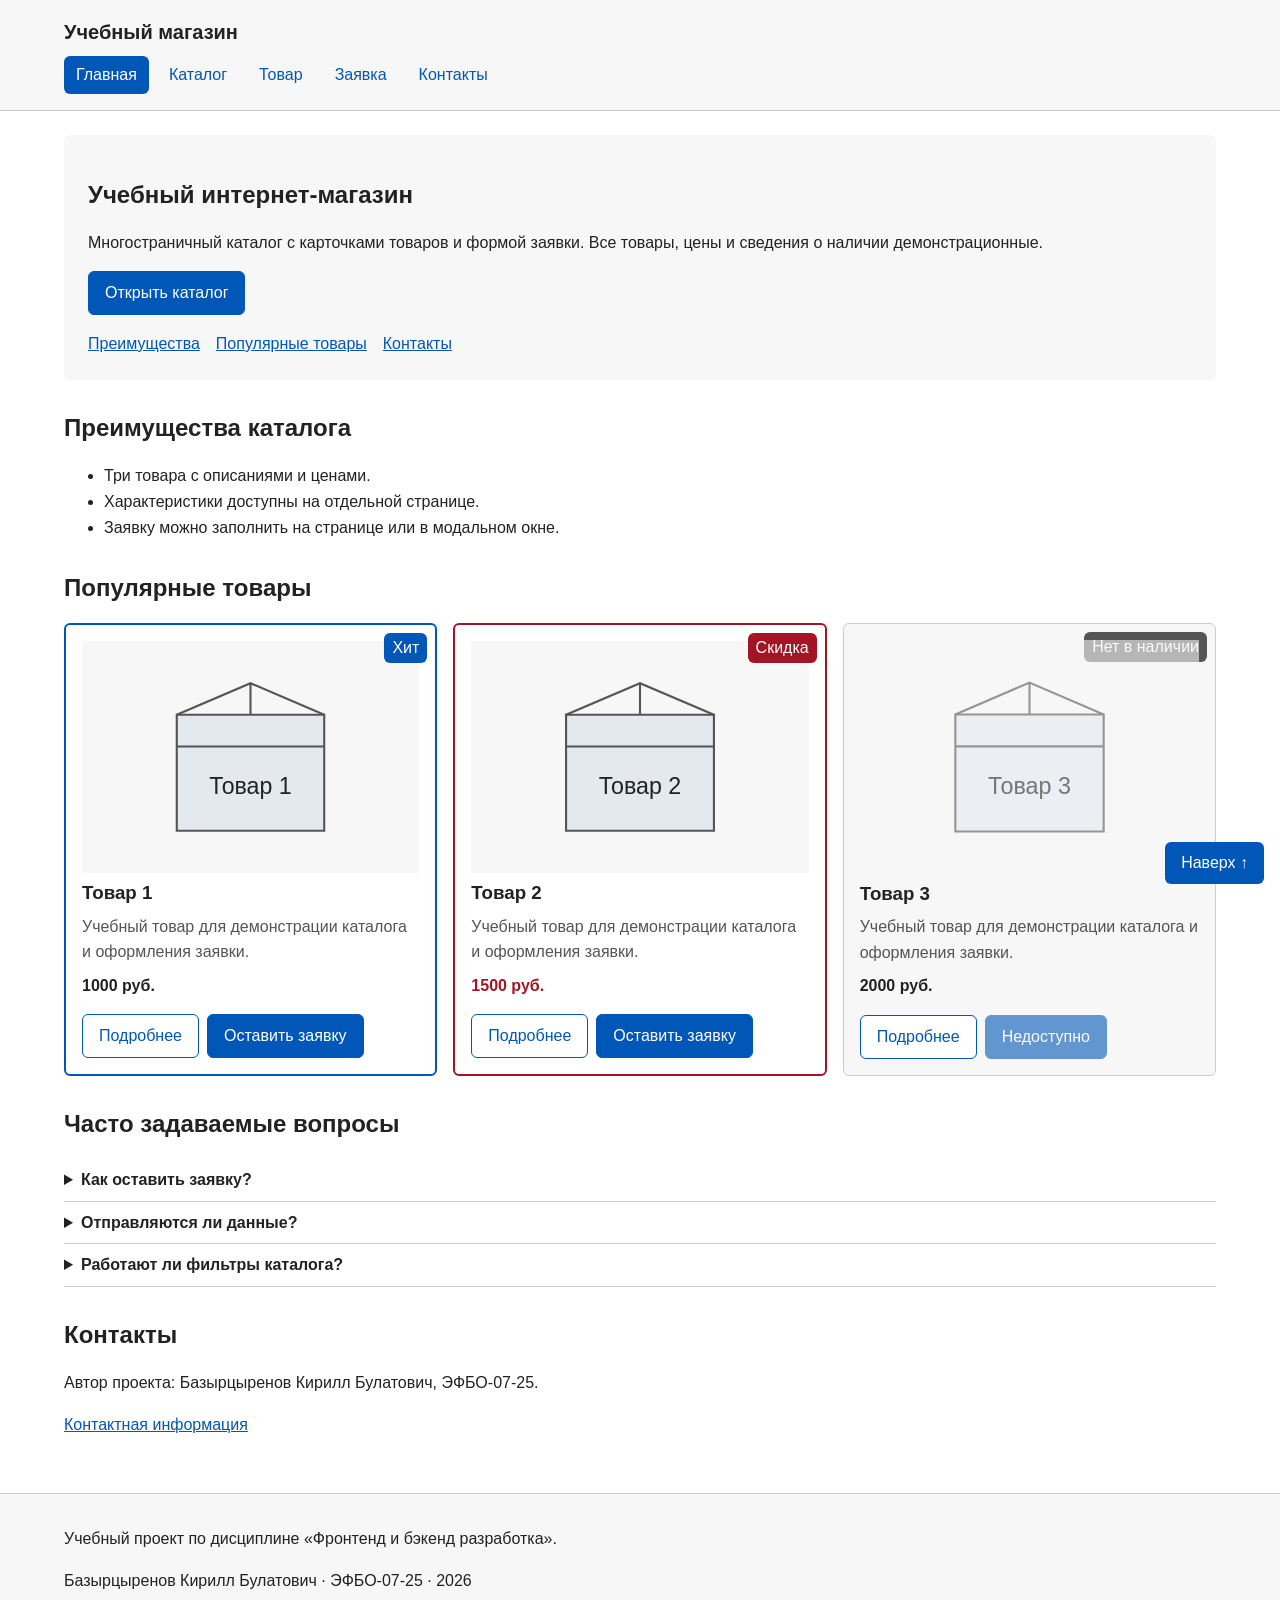
==== index.html @ b886da53 "feat: add multipage HTML CSS shop and four practice improvements" ====
<!DOCTYPE html>
<html lang="ru">
<head>
    <meta charset="UTF-8">
    <meta name="viewport" content="width=device-width, initial-scale=1.0">
    <meta name="description" content="Главная страница учебного магазина: преимущества и популярные товары.">
    <title>Главная – Учебный магазин</title>
    <link rel="stylesheet" href="css/style.css">
    <script src="js/main.js" defer></script>
</head>
<body id="top">
    <header class="site-header"><div class="site-header__inner">
        <a class="site-header__logo" href="index.html">Учебный магазин</a>
        <nav class="site-nav" aria-label="Основная навигация"><ul class="site-nav__list"><li class="site-nav__item"><a class="site-nav__link site-nav__link--active" href="index.html" aria-current="page">Главная</a></li><li class="site-nav__item"><a class="site-nav__link" href="catalog.html">Каталог</a></li><li class="site-nav__item"><a class="site-nav__link" href="product.html">Товар</a></li><li class="site-nav__item"><a class="site-nav__link" href="order.html">Заявка</a></li><li class="site-nav__item"><a class="site-nav__link" href="contacts.html">Контакты</a></li></ul></nav>
    </div></header>
    <main class="page"><section class="hero"><h1>Учебный интернет-магазин</h1><p>Многостраничный каталог с карточками товаров и формой заявки. Все товары, цены и сведения о наличии демонстрационные.</p><a class="button button--primary" href="catalog.html">Открыть каталог</a><nav class="hero__links" aria-label="Разделы главной страницы"><a href="#advantages">Преимущества</a><a href="#popular">Популярные товары</a><a href="#contacts">Контакты</a></nav></section>
    <section class="section" id="advantages"><h2>Преимущества каталога</h2><ul><li>Три товара с описаниями и ценами.</li><li>Характеристики доступны на отдельной странице.</li><li>Заявку можно заполнить на странице или в модальном окне.</li></ul></section>
    <section class="section" id="popular"><h2>Популярные товары</h2><div class="products-grid"><article class="product-card product-card--featured">
            <span class="product-card__badge">Хит</span>
            <img class="product-card__image" src="images/product-1.svg" alt="Учебная иллюстрация товара 1" width="320" height="220">
            <h3 class="product-card__title">Товар 1</h3>
            <p class="product-card__description">Учебный товар для демонстрации каталога и оформления заявки.</p>
            <p class="product-card__price">1000 руб.</p>
            <div class="product-card__actions"><a class="button button--secondary" href="product.html#product-1">Подробнее</a><button class="button button--primary" type="button" data-order="Товар 1">Оставить заявку</button></div>
        </article><article class="product-card product-card--discount">
            <span class="product-card__badge">Скидка</span>
            <img class="product-card__image" src="images/product-2.svg" alt="Учебная иллюстрация товара 2" width="320" height="220">
            <h3 class="product-card__title">Товар 2</h3>
            <p class="product-card__description">Учебный товар для демонстрации каталога и оформления заявки.</p>
            <p class="product-card__price">1500 руб.</p>
            <div class="product-card__actions"><a class="button button--secondary" href="product.html#product-2">Подробнее</a><button class="button button--primary" type="button" data-order="Товар 2">Оставить заявку</button></div>
        </article><article class="product-card product-card--unavailable">
            <span class="product-card__badge">Нет в наличии</span>
            <img class="product-card__image" src="images/product-3.svg" alt="Учебная иллюстрация товара 3" width="320" height="220">
            <h3 class="product-card__title">Товар 3</h3>
            <p class="product-card__description">Учебный товар для демонстрации каталога и оформления заявки.</p>
            <p class="product-card__price">2000 руб.</p>
            <div class="product-card__actions"><a class="button button--secondary" href="product.html#product-3">Подробнее</a><button class="button button--primary" type="button" disabled>Недоступно</button></div>
        </article></div></section>
    <section class="section faq" id="faq"><h2>Часто задаваемые вопросы</h2><details class="faq__item"><summary class="faq__question">Как оставить заявку?</summary><p>Откройте страницу «Заявка» или нажмите «Оставить заявку» у доступного товара. Заполните обязательные поля.</p></details><details class="faq__item"><summary class="faq__question">Отправляются ли данные?</summary><p>Нет. Проект демонстрирует форму и проверку полей браузером. Сервер и обработка заказов не подключены.</p></details><details class="faq__item"><summary class="faq__question">Работают ли фильтры каталога?</summary><p>Фильтры представлены статической HTML-разметкой. Отбор товаров будет задачей последующей работы по JavaScript.</p></details></section>
    <section class="section" id="contacts"><h2>Контакты</h2><p>Автор проекта: Базырцыренов Кирилл Булатович, ЭФБО-07-25.</p><a href="contacts.html">Контактная информация</a></section></main>
    <footer class="site-footer"><div class="site-footer__inner"><p>Учебный проект по дисциплине «Фронтенд и бэкенд разработка».</p><p>Базырцыренов Кирилл Булатович · ЭФБО-07-25 · 2026</p></div></footer>
    <a class="back-to-top" href="#top" aria-label="Вернуться наверх">Наверх ↑</a>
    <dialog class="order-dialog" id="order-dialog" aria-labelledby="dialog-title">
        <button class="button button--secondary order-dialog__close" type="button" id="close-dialog">Закрыть</button>
        <h2 id="dialog-title">Заявка на товар</h2><form class="order-form" data-order-form>
        <p id="dialog-hint">Поля со знаком * обязательны. Это учебная форма: данные не отправляются на сервер.</p>
        <div class="order-form__field"><label class="order-form__label" for="dialog-name">Имя *</label><input class="order-form__input" id="dialog-name" name="name" autocomplete="name" required minlength="2" aria-describedby="dialog-hint"></div>
        <div class="order-form__field"><label class="order-form__label" for="dialog-email">E-mail *</label><input class="order-form__input" id="dialog-email" name="email" type="email" autocomplete="email" required></div>
        <div class="order-form__field"><label class="order-form__label" for="dialog-phone">Телефон *</label><input class="order-form__input" id="dialog-phone" name="phone" type="tel" autocomplete="tel" required pattern="[0-9\s\+\(\)\-]{7,20}" aria-describedby="dialog-phone-hint"><small id="dialog-phone-hint">От 7 до 20 символов: цифры, пробелы, +, скобки и дефисы.</small></div>
        <div class="order-form__field"><label class="order-form__label" for="dialog-product">Выбранный товар *</label><select class="order-form__input" id="dialog-product" name="product" required><option value="">Выберите товар</option><option>Товар 1</option><option>Товар 2</option><option>Товар 3</option></select></div>
        <div class="order-form__field"><label class="order-form__label" for="dialog-comment">Комментарий</label><textarea class="order-form__input" id="dialog-comment" name="comment" rows="3"></textarea></div>
        <div class="order-form__field"><input id="dialog-consent" name="consent" type="checkbox" required><label for="dialog-consent">Согласен на обработку введённых данных *</label></div>
        <div class="order-form__actions"><button class="button button--primary" type="submit">Отправить заявку</button><button class="button button--secondary" type="reset">Очистить</button></div>
        <p class="order-form__message" role="status" hidden>Проверка пройдена. Демонстрационная заявка заполнена; данные не отправлены и не сохранены.</p>
    </form>
    </dialog>
</body>
</html>
---- css/style.css ----
:root {
    --color-bg: #fff;
    --color-text: #222;
    --color-muted: #555;
    --color-primary: #0057b8;
    --color-primary-dark: #003f86;
    --color-border: #ccc;
    --color-surface: #f7f7f7;
    --color-danger: #a31525;
    --space-sm: 8px;
    --space-md: 16px;
    --space-lg: 24px;
    --space-xl: 32px;
    --radius: 6px;
    --page-width: 1200px;
}
* { box-sizing: border-box; }
body { margin: 0; color: var(--color-text); background: var(--color-bg); font: 16px/1.6 Arial, sans-serif; }
a { color: var(--color-primary); }
a:hover { color: var(--color-primary-dark); }
a:focus-visible, button:focus-visible, input:focus-visible, select:focus-visible, textarea:focus-visible, summary:focus-visible { outline: 3px solid var(--color-primary); outline-offset: 3px; }
h1, h2, h3 { line-height: 1.3; }
img { display: block; max-width: 100%; height: auto; }
[id] { scroll-margin-top: 160px; }
.site-header { position: sticky; top: 0; z-index: 10; border-bottom: 1px solid var(--color-border); background: var(--color-surface); }
.site-header__inner, .site-footer__inner { max-width: var(--page-width); margin: auto; padding: var(--space-md) var(--space-lg); }
.site-header__logo { color: var(--color-text); font-size: 20px; font-weight: 700; text-decoration: none; }
.site-nav__list { display: flex; flex-wrap: wrap; gap: var(--space-sm); margin: var(--space-sm) 0 0; padding: 0; list-style: none; }
.site-nav__link { display: block; padding: 6px 12px; border-radius: var(--radius); text-decoration: none; }
.site-nav__link:hover, .site-nav__link--active { color: var(--color-bg); background: var(--color-primary); }
.page { max-width: var(--page-width); margin: auto; padding: var(--space-lg); min-height: 60vh; }
.section { margin-bottom: var(--space-xl); }
.hero { padding: var(--space-lg); margin-bottom: var(--space-xl); background: var(--color-surface); border-radius: var(--radius); }
.hero__links { display: flex; flex-wrap: wrap; gap: var(--space-md); margin-top: var(--space-md); }
.button { display: inline-block; padding: var(--space-sm) var(--space-md); border: 1px solid var(--color-primary); border-radius: var(--radius); font: inherit; text-decoration: none; cursor: pointer; }
.button--primary { color: var(--color-bg); background: var(--color-primary); }
.button--primary:hover { color: var(--color-bg); background: var(--color-primary-dark); }
.button--secondary { color: var(--color-primary); background: var(--color-bg); }
.button--secondary:hover { color: var(--color-primary-dark); background: var(--color-surface); }
.button:disabled { opacity: .6; cursor: not-allowed; }
.products-grid { display: grid; grid-template-columns: repeat(3, minmax(0, 1fr)); gap: var(--space-md); }
.product-card { position: relative; display: flex; flex-direction: column; gap: var(--space-sm); padding: var(--space-md); border: 1px solid var(--color-border); border-radius: var(--radius); }
.product-card:hover { border-color: var(--color-primary); }
.product-card--featured { border: 2px solid var(--color-primary); }
.product-card--discount { border: 2px solid var(--color-danger); }
.product-card--discount .product-card__price { color: var(--color-danger); }
.product-card--unavailable { background: var(--color-surface); }
.product-card--unavailable .product-card__image { opacity: .6; }
.product-card__badge { position: absolute; top: var(--space-sm); right: var(--space-sm); padding: 2px 8px; color: var(--color-bg); background: var(--color-primary); border-radius: var(--radius); }
.product-card--discount .product-card__badge { background: var(--color-danger); }
.product-card--unavailable .product-card__badge { background: var(--color-muted); }
.product-card__image { width: 100%; }
.product-card__title, .product-card__description, .product-card__price { margin: 0; }
.product-card__description { color: var(--color-muted); }
.product-card__price, .product-detail__price { font-weight: 700; }
.product-card__actions { display: flex; flex-wrap: wrap; gap: var(--space-sm); margin-top: auto; padding-top: var(--space-sm); }
.breadcrumbs { margin-bottom: var(--space-lg); }
.catalog-layout { display: grid; grid-template-columns: 230px minmax(0, 1fr); align-items: start; gap: var(--space-lg); }
.catalog-filters { position: sticky; top: 140px; padding: var(--space-md); border: 1px solid var(--color-border); border-radius: var(--radius); background: var(--color-surface); }
.catalog-filters h2 { margin-top: 0; }
.catalog-filters__note { font-size: 14px; color: var(--color-muted); }
.filters-form { display: grid; gap: var(--space-md); }
.filters-form__group { margin: 0; border: 1px solid var(--color-border); }
.filters-form__label { display: block; margin: var(--space-sm) 0; }
.filters-form__input { width: 100%; padding: 6px; font: inherit; }
.catalog-products h2 { margin-top: 0; }
.product-detail { display: grid; grid-template-columns: 280px minmax(0, 1fr); gap: var(--space-lg); padding-top: var(--space-lg); border-top: 1px solid var(--color-border); }
.product-detail__content { min-width: 0; }
.product-detail__content h2 { margin-top: 0; }
.product-table { width: 100%; margin-bottom: var(--space-md); border-collapse: collapse; }
.product-table caption { padding-bottom: var(--space-sm); text-align: left; font-weight: 700; }
.product-table th, .product-table td { padding: var(--space-sm); border: 1px solid var(--color-border); text-align: left; overflow-wrap: anywhere; }
.product-table thead { background: var(--color-surface); }
.order { max-width: 650px; }
.order-form__field { margin-bottom: var(--space-md); }
.order-form__label { display: block; margin-bottom: 4px; }
.order-form__input { width: 100%; padding: var(--space-sm); border: 1px solid var(--color-border); border-radius: var(--radius); font: inherit; }
.order-form__input:hover { border-color: var(--color-primary); }
.order-form__actions { display: flex; flex-wrap: wrap; gap: var(--space-sm); }
.order-form__message { padding: var(--space-sm); border-left: 3px solid var(--color-primary); background: var(--color-surface); }
.order-dialog { width: min(640px, calc(100% - 32px)); max-height: 85vh; overflow: auto; padding: var(--space-lg); border: 1px solid var(--color-border); border-radius: var(--radius); z-index: 20; }
.order-dialog::backdrop { background: rgb(0 0 0 / .5); }
.order-dialog__close { display: block; margin-left: auto; }
.faq__item { padding: var(--space-sm) 0; border-bottom: 1px solid var(--color-border); }
.faq__question { cursor: pointer; font-weight: 700; }
.site-footer { padding-bottom: 60px; background: var(--color-surface); border-top: 1px solid var(--color-border); }
.back-to-top { position: fixed; bottom: var(--space-md); right: var(--space-md); z-index: 15; padding: var(--space-sm) var(--space-md); color: var(--color-bg); background: var(--color-primary); border-radius: var(--radius); text-decoration: none; }
.back-to-top:hover { color: var(--color-bg); background: var(--color-primary-dark); }
@media (max-width: 950px) {
    .catalog-layout .products-grid { grid-template-columns: repeat(2, minmax(0, 1fr)); }
}
@media (max-width: 700px) {
    .site-header, .catalog-filters { position: static; }
    .products-grid, .catalog-layout, .catalog-layout .products-grid, .product-detail { grid-template-columns: 1fr; }
    .page { padding: var(--space-md); }
    .product-detail__image { margin: auto; }
    [id] { scroll-margin-top: var(--space-md); }
}
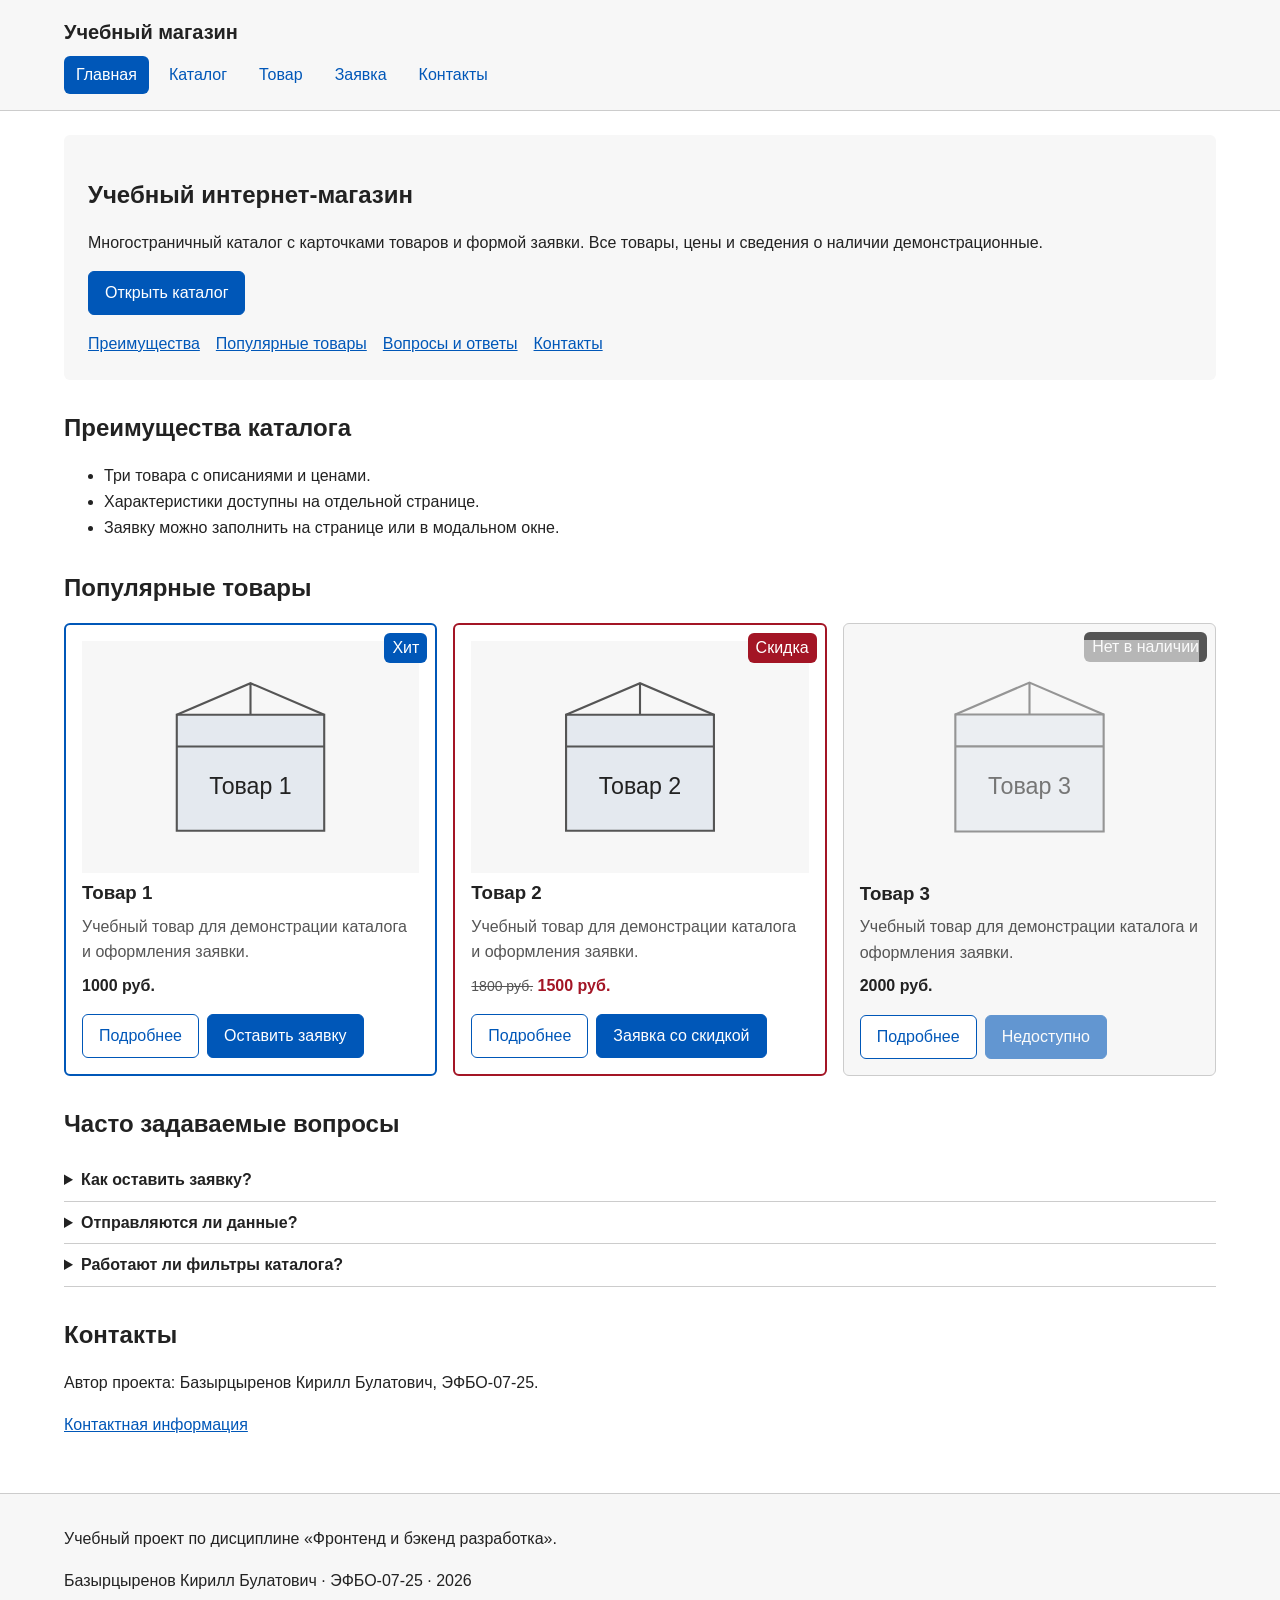
==== commit 24b2aec4: "fix: keep four current improvements and defer back-to-top" ====
--- a/index.html
+++ b/index.html
@@ -13,7 +13,7 @@
         <a class="site-header__logo" href="index.html">Учебный магазин</a>
         <nav class="site-nav" aria-label="Основная навигация"><ul class="site-nav__list"><li class="site-nav__item"><a class="site-nav__link site-nav__link--active" href="index.html" aria-current="page">Главная</a></li><li class="site-nav__item"><a class="site-nav__link" href="catalog.html">Каталог</a></li><li class="site-nav__item"><a class="site-nav__link" href="product.html">Товар</a></li><li class="site-nav__item"><a class="site-nav__link" href="order.html">Заявка</a></li><li class="site-nav__item"><a class="site-nav__link" href="contacts.html">Контакты</a></li></ul></nav>
     </div></header>
-    <main class="page"><section class="hero"><h1>Учебный интернет-магазин</h1><p>Многостраничный каталог с карточками товаров и формой заявки. Все товары, цены и сведения о наличии демонстрационные.</p><a class="button button--primary" href="catalog.html">Открыть каталог</a><nav class="hero__links" aria-label="Разделы главной страницы"><a href="#advantages">Преимущества</a><a href="#popular">Популярные товары</a><a href="#contacts">Контакты</a></nav></section>
+    <main class="page"><section class="hero"><h1>Учебный интернет-магазин</h1><p>Многостраничный каталог с карточками товаров и формой заявки. Все товары, цены и сведения о наличии демонстрационные.</p><a class="button button--primary" href="catalog.html">Открыть каталог</a><nav class="hero__links" aria-label="Разделы главной страницы"><a href="#advantages">Преимущества</a><a href="#popular">Популярные товары</a><a href="#faq">Вопросы и ответы</a><a href="#contacts">Контакты</a></nav></section>
     <section class="section" id="advantages"><h2>Преимущества каталога</h2><ul><li>Три товара с описаниями и ценами.</li><li>Характеристики доступны на отдельной странице.</li><li>Заявку можно заполнить на странице или в модальном окне.</li></ul></section>
     <section class="section" id="popular"><h2>Популярные товары</h2><div class="products-grid"><article class="product-card product-card--featured">
             <span class="product-card__badge">Хит</span>
@@ -27,8 +27,8 @@
             <img class="product-card__image" src="images/product-2.svg" alt="Учебная иллюстрация товара 2" width="320" height="220">
             <h3 class="product-card__title">Товар 2</h3>
             <p class="product-card__description">Учебный товар для демонстрации каталога и оформления заявки.</p>
-            <p class="product-card__price">1500 руб.</p>
-            <div class="product-card__actions"><a class="button button--secondary" href="product.html#product-2">Подробнее</a><button class="button button--primary" type="button" data-order="Товар 2">Оставить заявку</button></div>
+            <p class="product-card__price"><del class="product-card__old-price">1800 руб.</del> 1500 руб.</p>
+            <div class="product-card__actions"><a class="button button--secondary" href="product.html#product-2">Подробнее</a><button class="button button--primary" type="button" data-order="Товар 2">Заявка со скидкой</button></div>
         </article><article class="product-card product-card--unavailable">
             <span class="product-card__badge">Нет в наличии</span>
             <img class="product-card__image" src="images/product-3.svg" alt="Учебная иллюстрация товара 3" width="320" height="220">
@@ -40,7 +40,6 @@
     <section class="section faq" id="faq"><h2>Часто задаваемые вопросы</h2><details class="faq__item"><summary class="faq__question">Как оставить заявку?</summary><p>Откройте страницу «Заявка» или нажмите «Оставить заявку» у доступного товара. Заполните обязательные поля.</p></details><details class="faq__item"><summary class="faq__question">Отправляются ли данные?</summary><p>Нет. Проект демонстрирует форму и проверку полей браузером. Сервер и обработка заказов не подключены.</p></details><details class="faq__item"><summary class="faq__question">Работают ли фильтры каталога?</summary><p>Фильтры представлены статической HTML-разметкой. Отбор товаров будет задачей последующей работы по JavaScript.</p></details></section>
     <section class="section" id="contacts"><h2>Контакты</h2><p>Автор проекта: Базырцыренов Кирилл Булатович, ЭФБО-07-25.</p><a href="contacts.html">Контактная информация</a></section></main>
     <footer class="site-footer"><div class="site-footer__inner"><p>Учебный проект по дисциплине «Фронтенд и бэкенд разработка».</p><p>Базырцыренов Кирилл Булатович · ЭФБО-07-25 · 2026</p></div></footer>
-    <a class="back-to-top" href="#top" aria-label="Вернуться наверх">Наверх ↑</a>
     <dialog class="order-dialog" id="order-dialog" aria-labelledby="dialog-title">
         <button class="button button--secondary order-dialog__close" type="button" id="close-dialog">Закрыть</button>
         <h2 id="dialog-title">Заявка на товар</h2><form class="order-form" data-order-form>
@@ -48,7 +47,9 @@
         <div class="order-form__field"><label class="order-form__label" for="dialog-name">Имя *</label><input class="order-form__input" id="dialog-name" name="name" autocomplete="name" required minlength="2" aria-describedby="dialog-hint"></div>
         <div class="order-form__field"><label class="order-form__label" for="dialog-email">E-mail *</label><input class="order-form__input" id="dialog-email" name="email" type="email" autocomplete="email" required></div>
         <div class="order-form__field"><label class="order-form__label" for="dialog-phone">Телефон *</label><input class="order-form__input" id="dialog-phone" name="phone" type="tel" autocomplete="tel" required pattern="[0-9\s\+\(\)\-]{7,20}" aria-describedby="dialog-phone-hint"><small id="dialog-phone-hint">От 7 до 20 символов: цифры, пробелы, +, скобки и дефисы.</small></div>
-        <div class="order-form__field"><label class="order-form__label" for="dialog-product">Выбранный товар *</label><select class="order-form__input" id="dialog-product" name="product" required><option value="">Выберите товар</option><option>Товар 1</option><option>Товар 2</option><option>Товар 3</option></select></div>
+        <div class="order-form__field"><label class="order-form__label" for="dialog-product">Выбранный товар *</label><select class="order-form__input" id="dialog-product" name="product" required><option value="">Выберите товар</option><option>Товар 1</option><option>Товар 2</option><option disabled>Товар 3 — нет в наличии</option></select></div>
+        <div class="order-form__field"><label class="order-form__label" for="dialog-date">Желаемая дата</label><input class="order-form__input" id="dialog-date" name="date" type="date"></div>
+        <div class="order-form__field"><label class="order-form__label" for="dialog-subject">Тема заявки *</label><select class="order-form__input" id="dialog-subject" name="subject" required><option value="">Выберите тему</option><option value="order">Заявка на товар</option><option value="question">Вопрос о товаре</option></select></div>
         <div class="order-form__field"><label class="order-form__label" for="dialog-comment">Комментарий</label><textarea class="order-form__input" id="dialog-comment" name="comment" rows="3"></textarea></div>
         <div class="order-form__field"><input id="dialog-consent" name="consent" type="checkbox" required><label for="dialog-consent">Согласен на обработку введённых данных *</label></div>
         <div class="order-form__actions"><button class="button button--primary" type="submit">Отправить заявку</button><button class="button button--secondary" type="reset">Очистить</button></div>
--- a/css/style.css
+++ b/css/style.css
@@ -53,10 +53,12 @@
 .product-card__title, .product-card__description, .product-card__price { margin: 0; }
 .product-card__description { color: var(--color-muted); }
 .product-card__price, .product-detail__price { font-weight: 700; }
+.product-card__old-price { color: var(--color-muted); font-size: 14px; font-weight: 400; }
 .product-card__actions { display: flex; flex-wrap: wrap; gap: var(--space-sm); margin-top: auto; padding-top: var(--space-sm); }
 .breadcrumbs { margin-bottom: var(--space-lg); }
 .catalog-layout { display: grid; grid-template-columns: 230px minmax(0, 1fr); align-items: start; gap: var(--space-lg); }
-.catalog-filters { position: sticky; top: 140px; padding: var(--space-md); border: 1px solid var(--color-border); border-radius: var(--radius); background: var(--color-surface); }
+.catalog-products .products-grid { grid-template-columns: repeat(2, minmax(0, 1fr)); }
+.catalog-filters { position: sticky; top: 140px; max-height: calc(100dvh - 156px); overflow-y: auto; padding: var(--space-md); border: 1px solid var(--color-border); border-radius: var(--radius); background: var(--color-surface); }
 .catalog-filters h2 { margin-top: 0; }
 .catalog-filters__note { font-size: 14px; color: var(--color-muted); }
 .filters-form { display: grid; gap: var(--space-md); }
@@ -83,14 +85,13 @@
 .order-dialog__close { display: block; margin-left: auto; }
 .faq__item { padding: var(--space-sm) 0; border-bottom: 1px solid var(--color-border); }
 .faq__question { cursor: pointer; font-weight: 700; }
-.site-footer { padding-bottom: 60px; background: var(--color-surface); border-top: 1px solid var(--color-border); }
-.back-to-top { position: fixed; bottom: var(--space-md); right: var(--space-md); z-index: 15; padding: var(--space-sm) var(--space-md); color: var(--color-bg); background: var(--color-primary); border-radius: var(--radius); text-decoration: none; }
-.back-to-top:hover { color: var(--color-bg); background: var(--color-primary-dark); }
+.site-footer { background: var(--color-surface); border-top: 1px solid var(--color-border); }
 @media (max-width: 950px) {
     .catalog-layout .products-grid { grid-template-columns: repeat(2, minmax(0, 1fr)); }
 }
 @media (max-width: 700px) {
     .site-header, .catalog-filters { position: static; }
+    .catalog-filters { max-height: none; overflow-y: visible; }
     .products-grid, .catalog-layout, .catalog-layout .products-grid, .product-detail { grid-template-columns: 1fr; }
     .page { padding: var(--space-md); }
     .product-detail__image { margin: auto; }
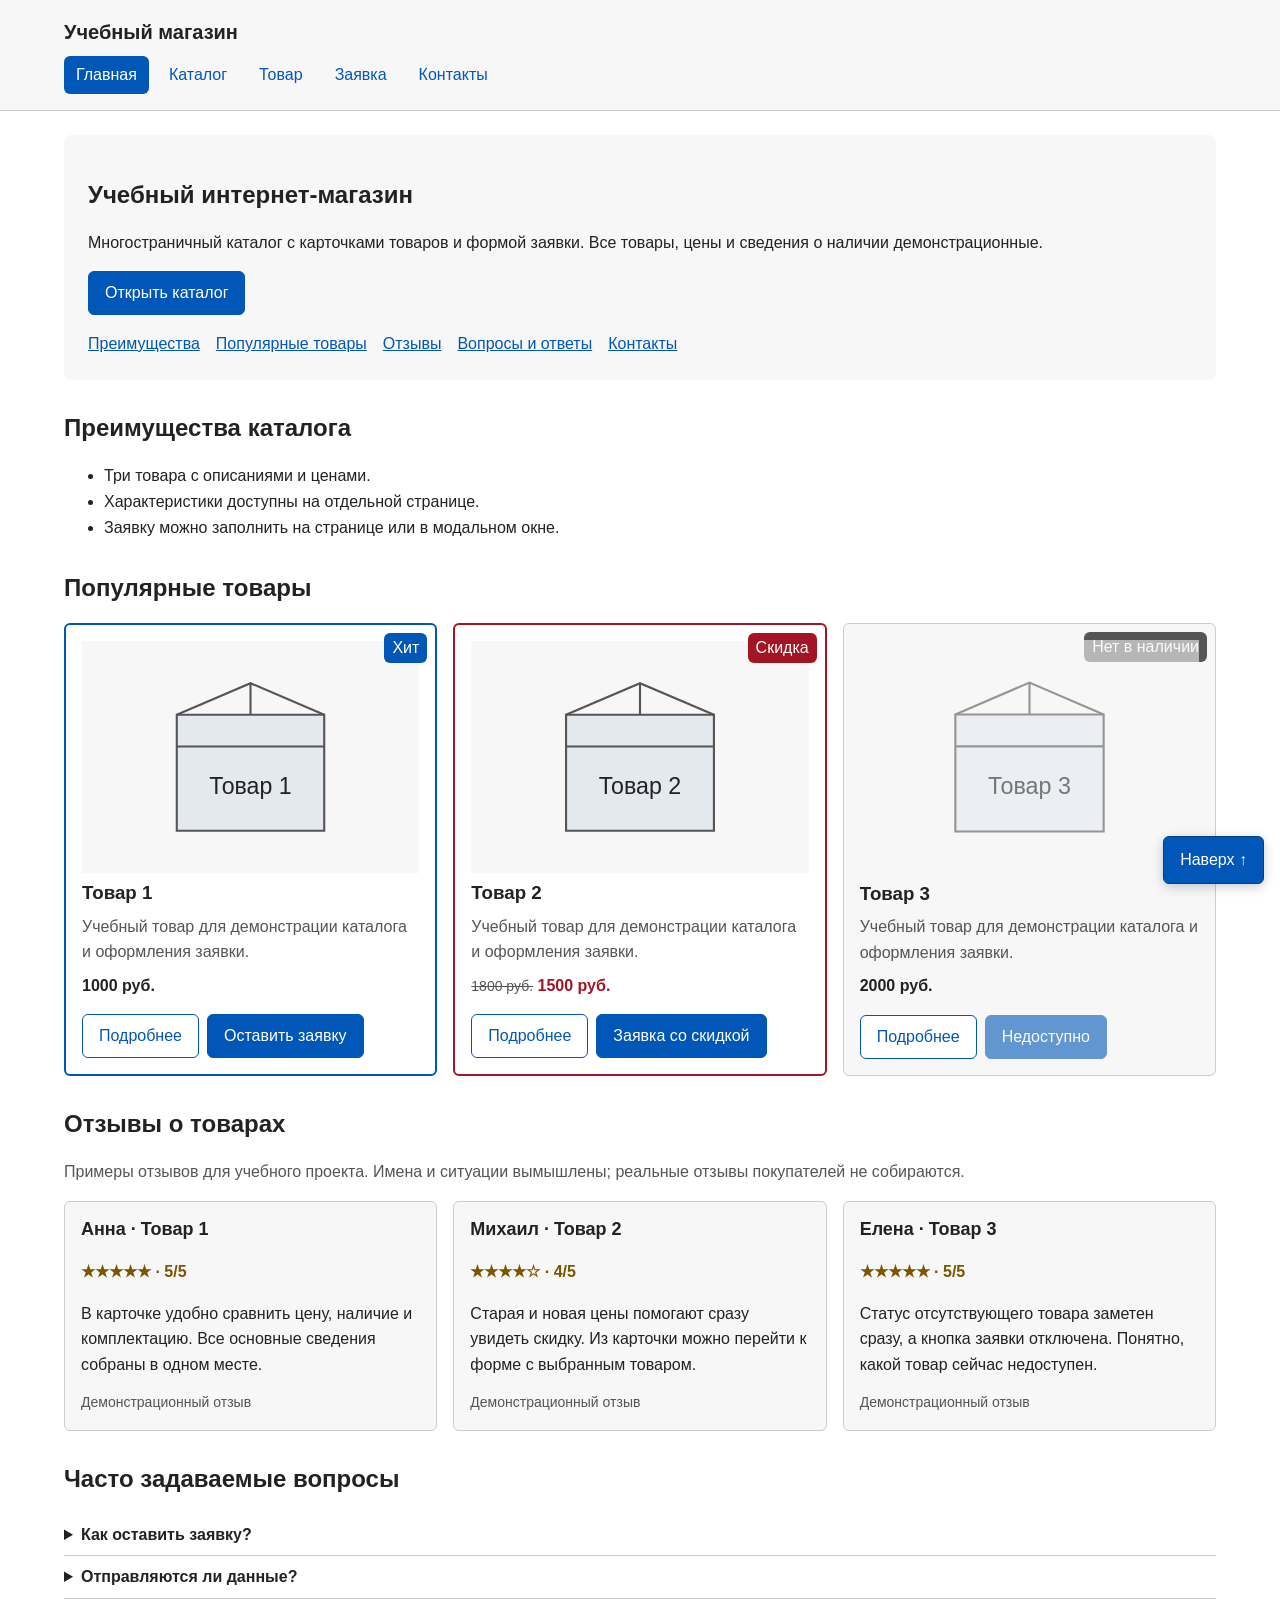
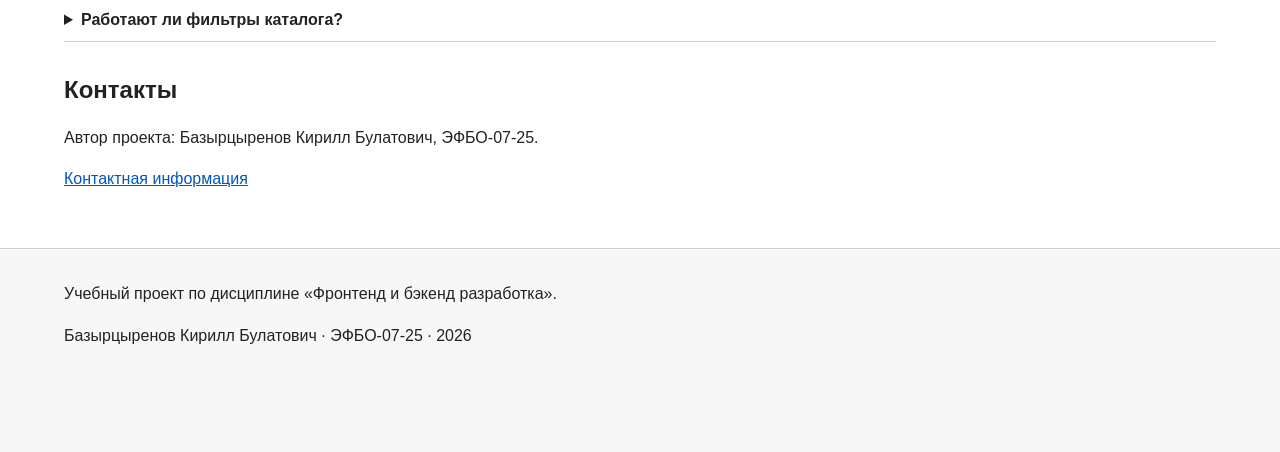
==== commit 42251833: "feat: add back-to-top, detailed products, reviews and enhanced order dialog" ====
--- a/index.html
+++ b/index.html
@@ -13,7 +13,7 @@
         <a class="site-header__logo" href="index.html">Учебный магазин</a>
         <nav class="site-nav" aria-label="Основная навигация"><ul class="site-nav__list"><li class="site-nav__item"><a class="site-nav__link site-nav__link--active" href="index.html" aria-current="page">Главная</a></li><li class="site-nav__item"><a class="site-nav__link" href="catalog.html">Каталог</a></li><li class="site-nav__item"><a class="site-nav__link" href="product.html">Товар</a></li><li class="site-nav__item"><a class="site-nav__link" href="order.html">Заявка</a></li><li class="site-nav__item"><a class="site-nav__link" href="contacts.html">Контакты</a></li></ul></nav>
     </div></header>
-    <main class="page"><section class="hero"><h1>Учебный интернет-магазин</h1><p>Многостраничный каталог с карточками товаров и формой заявки. Все товары, цены и сведения о наличии демонстрационные.</p><a class="button button--primary" href="catalog.html">Открыть каталог</a><nav class="hero__links" aria-label="Разделы главной страницы"><a href="#advantages">Преимущества</a><a href="#popular">Популярные товары</a><a href="#faq">Вопросы и ответы</a><a href="#contacts">Контакты</a></nav></section>
+    <main class="page"><section class="hero"><h1>Учебный интернет-магазин</h1><p>Многостраничный каталог с карточками товаров и формой заявки. Все товары, цены и сведения о наличии демонстрационные.</p><a class="button button--primary" href="catalog.html">Открыть каталог</a><nav class="hero__links" aria-label="Разделы главной страницы"><a href="#advantages">Преимущества</a><a href="#popular">Популярные товары</a><a href="#reviews">Отзывы</a><a href="#faq">Вопросы и ответы</a><a href="#contacts">Контакты</a></nav></section>
     <section class="section" id="advantages"><h2>Преимущества каталога</h2><ul><li>Три товара с описаниями и ценами.</li><li>Характеристики доступны на отдельной странице.</li><li>Заявку можно заполнить на странице или в модальном окне.</li></ul></section>
     <section class="section" id="popular"><h2>Популярные товары</h2><div class="products-grid"><article class="product-card product-card--featured">
             <span class="product-card__badge">Хит</span>
@@ -37,12 +37,23 @@
             <p class="product-card__price">2000 руб.</p>
             <div class="product-card__actions"><a class="button button--secondary" href="product.html#product-3">Подробнее</a><button class="button button--primary" type="button" disabled>Недоступно</button></div>
         </article></div></section>
+
+<section class="section reviews" id="reviews" aria-labelledby="reviews-title">
+<h2 id="reviews-title">Отзывы о товарах</h2>
+<p class="reviews__note">Примеры отзывов для учебного проекта. Имена и ситуации вымышлены; реальные отзывы покупателей не собираются.</p>
+<div class="reviews__grid">
+<article class="review"><h3 class="review__author">Анна · Товар 1</h3><p class="review__rating" aria-label="Оценка: 5 из 5">★★★★★ · 5/5</p><blockquote class="review__text">В карточке удобно сравнить цену, наличие и комплектацию. Все основные сведения собраны в одном месте.</blockquote><p class="review__label">Демонстрационный отзыв</p></article>
+<article class="review"><h3 class="review__author">Михаил · Товар 2</h3><p class="review__rating" aria-label="Оценка: 4 из 5">★★★★☆ · 4/5</p><blockquote class="review__text">Старая и новая цены помогают сразу увидеть скидку. Из карточки можно перейти к форме с выбранным товаром.</blockquote><p class="review__label">Демонстрационный отзыв</p></article>
+<article class="review"><h3 class="review__author">Елена · Товар 3</h3><p class="review__rating" aria-label="Оценка: 5 из 5">★★★★★ · 5/5</p><blockquote class="review__text">Статус отсутствующего товара заметен сразу, а кнопка заявки отключена. Понятно, какой товар сейчас недоступен.</blockquote><p class="review__label">Демонстрационный отзыв</p></article>
+</div></section>
     <section class="section faq" id="faq"><h2>Часто задаваемые вопросы</h2><details class="faq__item"><summary class="faq__question">Как оставить заявку?</summary><p>Откройте страницу «Заявка» или нажмите «Оставить заявку» у доступного товара. Заполните обязательные поля.</p></details><details class="faq__item"><summary class="faq__question">Отправляются ли данные?</summary><p>Нет. Проект демонстрирует форму и проверку полей браузером. Сервер и обработка заказов не подключены.</p></details><details class="faq__item"><summary class="faq__question">Работают ли фильтры каталога?</summary><p>Фильтры представлены статической HTML-разметкой. Отбор товаров будет задачей последующей работы по JavaScript.</p></details></section>
     <section class="section" id="contacts"><h2>Контакты</h2><p>Автор проекта: Базырцыренов Кирилл Булатович, ЭФБО-07-25.</p><a href="contacts.html">Контактная информация</a></section></main>
     <footer class="site-footer"><div class="site-footer__inner"><p>Учебный проект по дисциплине «Фронтенд и бэкенд разработка».</p><p>Базырцыренов Кирилл Булатович · ЭФБО-07-25 · 2026</p></div></footer>
-    <dialog class="order-dialog" id="order-dialog" aria-labelledby="dialog-title">
-        <button class="button button--secondary order-dialog__close" type="button" id="close-dialog">Закрыть</button>
-        <h2 id="dialog-title">Заявка на товар</h2><form class="order-form" data-order-form>
+    <a class="back-to-top" href="#top" aria-label="Вернуться к началу страницы">Наверх ↑</a>
+    <dialog class="order-dialog" id="order-dialog" aria-labelledby="dialog-title" aria-describedby="dialog-hint dialog-selection">
+        <div class="order-dialog__header"><h2 id="dialog-title">Заявка на товар</h2><button class="button button--secondary order-dialog__close" type="button" id="close-dialog" aria-label="Закрыть окно заявки">Закрыть ×</button></div>
+        <p class="order-dialog__selection" id="dialog-selection">Выберите товар в форме ниже.</p><form class="order-form" data-order-form>
+        <p class="order-form__error" id="dialog-error" role="alert" hidden>Проверьте выделенные поля: заполните обязательные данные в указанном формате.</p>
         <p id="dialog-hint">Поля со знаком * обязательны. Это учебная форма: данные не отправляются на сервер.</p>
         <div class="order-form__field"><label class="order-form__label" for="dialog-name">Имя *</label><input class="order-form__input" id="dialog-name" name="name" autocomplete="name" required minlength="2" aria-describedby="dialog-hint"></div>
         <div class="order-form__field"><label class="order-form__label" for="dialog-email">E-mail *</label><input class="order-form__input" id="dialog-email" name="email" type="email" autocomplete="email" required></div>
@@ -53,7 +64,7 @@
         <div class="order-form__field"><label class="order-form__label" for="dialog-comment">Комментарий</label><textarea class="order-form__input" id="dialog-comment" name="comment" rows="3"></textarea></div>
         <div class="order-form__field"><input id="dialog-consent" name="consent" type="checkbox" required><label for="dialog-consent">Согласен на обработку введённых данных *</label></div>
         <div class="order-form__actions"><button class="button button--primary" type="submit">Отправить заявку</button><button class="button button--secondary" type="reset">Очистить</button></div>
-        <p class="order-form__message" role="status" hidden>Проверка пройдена. Демонстрационная заявка заполнена; данные не отправлены и не сохранены.</p>
+        <p class="order-form__message" role="status" tabindex="-1" hidden>Проверка пройдена. Демонстрационная заявка заполнена; данные не отправлены и не сохранены.</p>
     </form>
     </dialog>
 </body>
--- a/css/style.css
+++ b/css/style.css
@@ -86,14 +86,55 @@
 .faq__item { padding: var(--space-sm) 0; border-bottom: 1px solid var(--color-border); }
 .faq__question { cursor: pointer; font-weight: 700; }
 .site-footer { background: var(--color-surface); border-top: 1px solid var(--color-border); }
+.site-footer__inner { padding-bottom: 88px; }
+.back-to-top { position: fixed; right: var(--space-md); bottom: max(var(--space-md), env(safe-area-inset-bottom)); z-index: 15; padding: 10px 16px; border: 1px solid var(--color-primary-dark); border-radius: var(--radius); color: white; background: var(--color-primary); text-decoration: none; box-shadow: 0 3px 12px rgb(0 0 0 / .2); }
+.back-to-top:hover { color: white; background: var(--color-primary-dark); }
+.product-links { display: flex; flex-wrap: wrap; gap: var(--space-md); margin-bottom: var(--space-lg); }
+.product-detail__sku { color: var(--color-muted); font-size: 14px; }
+.product-detail__availability { padding: var(--space-sm); border-radius: var(--radius); font-weight: 700; }
+.product-detail__availability--available { color: #155b2c; background: #edf8f0; }
+.product-detail__availability--unavailable { color: var(--color-danger); background: #fff0f1; }
+.product-detail__section h3 { margin-bottom: var(--space-sm); }
+.reviews__grid { display: grid; grid-template-columns: repeat(3, minmax(0, 1fr)); gap: var(--space-md); }
+.reviews__note, .review__label { color: var(--color-muted); }
+.review { padding: var(--space-md); border: 1px solid var(--color-border); border-radius: var(--radius); background: var(--color-surface); }
+.review__author { margin-top: 0; font-size: 18px; }
+.review__rating { color: #795600; font-weight: 700; }
+.review__text { margin: 0; }
+.review__label { font-size: 14px; margin-bottom: 0; }
+.dialog-open { overflow: hidden; }
+.order-dialog { max-height: 90vh; max-height: 90dvh; padding-top: 0; }
+.order-dialog__header { position: sticky; top: 0; z-index: 1; display: flex; align-items: center; gap: var(--space-md); padding: var(--space-md) 0; border-bottom: 1px solid var(--color-border); background: var(--color-bg); }
+.order-dialog__header h2 { margin: 0; font-size: 22px; }
+.order-dialog__close { flex-shrink: 0; }
+.order-dialog__selection { padding: var(--space-sm); border-radius: var(--radius); background: var(--color-surface); font-weight: 700; }
+.order-form__input[aria-invalid="true"] { border: 2px solid var(--color-danger); }
+.order-form__error { color: var(--color-danger); font-weight: 700; }
+@media (prefers-reduced-motion: no-preference) { html { scroll-behavior: smooth; } }
 @media (max-width: 950px) {
     .catalog-layout .products-grid { grid-template-columns: repeat(2, minmax(0, 1fr)); }
 }
 @media (max-width: 700px) {
-    .site-header, .catalog-filters { position: static; }
-    .catalog-filters { max-height: none; overflow-y: visible; }
+    .site-header { position: static; }
+    /* A block container lets the filter stick throughout the entire catalog. */
+    .catalog-layout { display: block; }
+    .catalog-filters {
+        position: sticky;
+        top: var(--space-sm);
+        z-index: 9;
+        max-height: 40vh;
+        max-height: 40dvh;
+        overflow-y: auto;
+        margin-bottom: var(--space-lg);
+        box-shadow: 0 4px 12px rgb(0 0 0 / .12);
+    }
     .products-grid, .catalog-layout, .catalog-layout .products-grid, .product-detail { grid-template-columns: 1fr; }
     .page { padding: var(--space-md); }
+    .reviews__grid { grid-template-columns: 1fr; }
+    .order-dialog { padding-right: var(--space-md); padding-left: var(--space-md); }
+    .order-dialog__header { gap: var(--space-sm); }
+    .order-dialog__header h2 { font-size: 20px; }
+    .order-dialog__close { padding: 6px 10px; }
     .product-detail__image { margin: auto; }
     [id] { scroll-margin-top: var(--space-md); }
 }
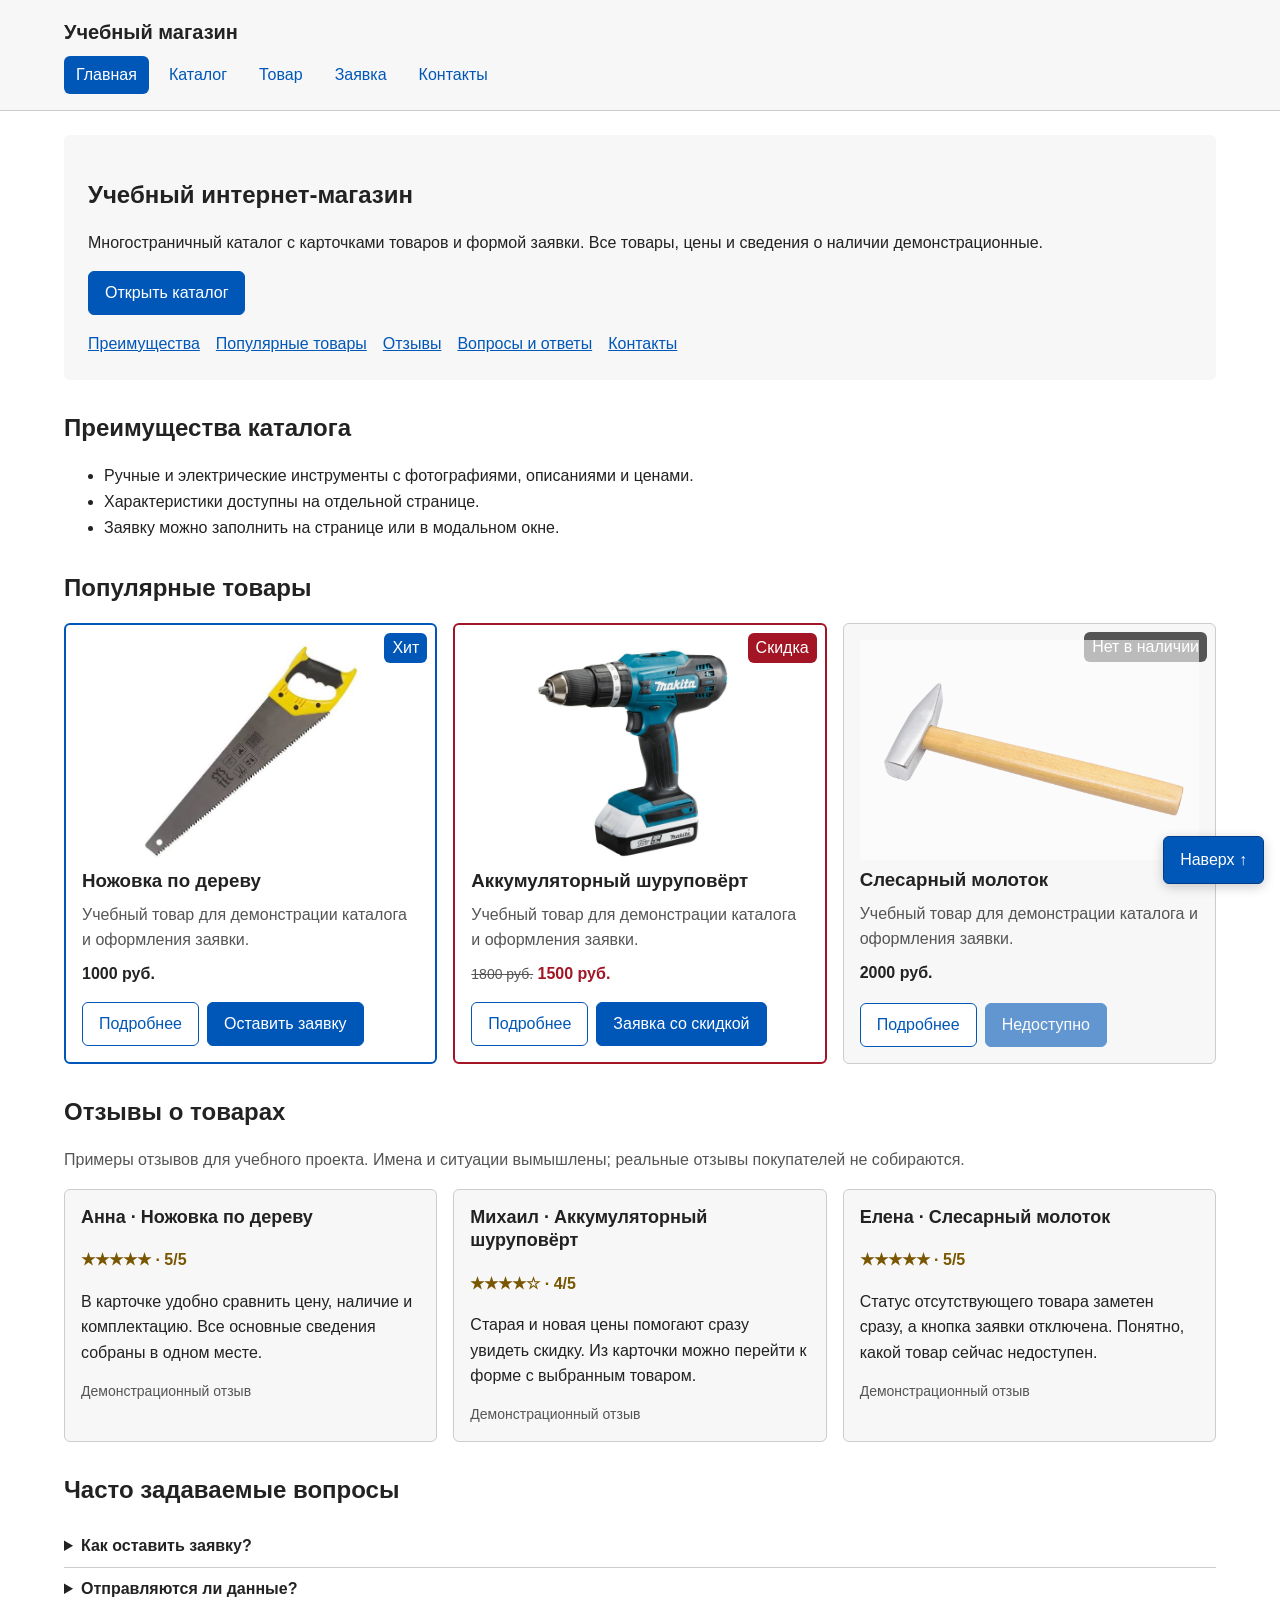
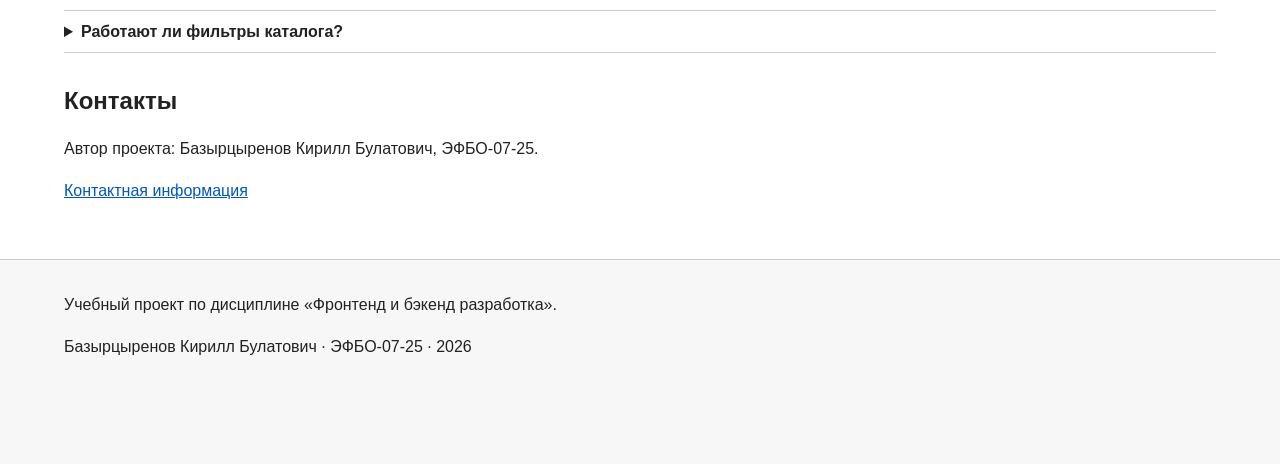
==== commit 0dd22cdf: "feat: add tool photos and descriptive product names" ====
--- a/index.html
+++ b/index.html
@@ -14,25 +14,25 @@
         <nav class="site-nav" aria-label="Основная навигация"><ul class="site-nav__list"><li class="site-nav__item"><a class="site-nav__link site-nav__link--active" href="index.html" aria-current="page">Главная</a></li><li class="site-nav__item"><a class="site-nav__link" href="catalog.html">Каталог</a></li><li class="site-nav__item"><a class="site-nav__link" href="product.html">Товар</a></li><li class="site-nav__item"><a class="site-nav__link" href="order.html">Заявка</a></li><li class="site-nav__item"><a class="site-nav__link" href="contacts.html">Контакты</a></li></ul></nav>
     </div></header>
     <main class="page"><section class="hero"><h1>Учебный интернет-магазин</h1><p>Многостраничный каталог с карточками товаров и формой заявки. Все товары, цены и сведения о наличии демонстрационные.</p><a class="button button--primary" href="catalog.html">Открыть каталог</a><nav class="hero__links" aria-label="Разделы главной страницы"><a href="#advantages">Преимущества</a><a href="#popular">Популярные товары</a><a href="#reviews">Отзывы</a><a href="#faq">Вопросы и ответы</a><a href="#contacts">Контакты</a></nav></section>
-    <section class="section" id="advantages"><h2>Преимущества каталога</h2><ul><li>Три товара с описаниями и ценами.</li><li>Характеристики доступны на отдельной странице.</li><li>Заявку можно заполнить на странице или в модальном окне.</li></ul></section>
+    <section class="section" id="advantages"><h2>Преимущества каталога</h2><ul><li>Ручные и электрические инструменты с фотографиями, описаниями и ценами.</li><li>Характеристики доступны на отдельной странице.</li><li>Заявку можно заполнить на странице или в модальном окне.</li></ul></section>
     <section class="section" id="popular"><h2>Популярные товары</h2><div class="products-grid"><article class="product-card product-card--featured">
             <span class="product-card__badge">Хит</span>
-            <img class="product-card__image" src="images/product-1.svg" alt="Учебная иллюстрация товара 1" width="320" height="220">
-            <h3 class="product-card__title">Товар 1</h3>
+            <img class="product-card__image" src="images/handsaw.png" alt="Ножовка по дереву" width="320" height="220">
+            <h3 class="product-card__title">Ножовка по дереву</h3>
             <p class="product-card__description">Учебный товар для демонстрации каталога и оформления заявки.</p>
             <p class="product-card__price">1000 руб.</p>
-            <div class="product-card__actions"><a class="button button--secondary" href="product.html#product-1">Подробнее</a><button class="button button--primary" type="button" data-order="Товар 1">Оставить заявку</button></div>
+            <div class="product-card__actions"><a class="button button--secondary" href="product.html#product-1">Подробнее</a><button class="button button--primary" type="button" data-order="Ножовка по дереву">Оставить заявку</button></div>
         </article><article class="product-card product-card--discount">
             <span class="product-card__badge">Скидка</span>
-            <img class="product-card__image" src="images/product-2.svg" alt="Учебная иллюстрация товара 2" width="320" height="220">
-            <h3 class="product-card__title">Товар 2</h3>
+            <img class="product-card__image" src="images/drill.png" alt="Аккумуляторный шуруповёрт" width="320" height="220">
+            <h3 class="product-card__title">Аккумуляторный шуруповёрт</h3>
             <p class="product-card__description">Учебный товар для демонстрации каталога и оформления заявки.</p>
             <p class="product-card__price"><del class="product-card__old-price">1800 руб.</del> 1500 руб.</p>
-            <div class="product-card__actions"><a class="button button--secondary" href="product.html#product-2">Подробнее</a><button class="button button--primary" type="button" data-order="Товар 2">Заявка со скидкой</button></div>
+            <div class="product-card__actions"><a class="button button--secondary" href="product.html#product-2">Подробнее</a><button class="button button--primary" type="button" data-order="Аккумуляторный шуруповёрт">Заявка со скидкой</button></div>
         </article><article class="product-card product-card--unavailable">
             <span class="product-card__badge">Нет в наличии</span>
-            <img class="product-card__image" src="images/product-3.svg" alt="Учебная иллюстрация товара 3" width="320" height="220">
-            <h3 class="product-card__title">Товар 3</h3>
+            <img class="product-card__image" src="images/hammer.png" alt="Слесарный молоток" width="320" height="220">
+            <h3 class="product-card__title">Слесарный молоток</h3>
             <p class="product-card__description">Учебный товар для демонстрации каталога и оформления заявки.</p>
             <p class="product-card__price">2000 руб.</p>
             <div class="product-card__actions"><a class="button button--secondary" href="product.html#product-3">Подробнее</a><button class="button button--primary" type="button" disabled>Недоступно</button></div>
@@ -42,9 +42,9 @@
 <h2 id="reviews-title">Отзывы о товарах</h2>
 <p class="reviews__note">Примеры отзывов для учебного проекта. Имена и ситуации вымышлены; реальные отзывы покупателей не собираются.</p>
 <div class="reviews__grid">
-<article class="review"><h3 class="review__author">Анна · Товар 1</h3><p class="review__rating" aria-label="Оценка: 5 из 5">★★★★★ · 5/5</p><blockquote class="review__text">В карточке удобно сравнить цену, наличие и комплектацию. Все основные сведения собраны в одном месте.</blockquote><p class="review__label">Демонстрационный отзыв</p></article>
-<article class="review"><h3 class="review__author">Михаил · Товар 2</h3><p class="review__rating" aria-label="Оценка: 4 из 5">★★★★☆ · 4/5</p><blockquote class="review__text">Старая и новая цены помогают сразу увидеть скидку. Из карточки можно перейти к форме с выбранным товаром.</blockquote><p class="review__label">Демонстрационный отзыв</p></article>
-<article class="review"><h3 class="review__author">Елена · Товар 3</h3><p class="review__rating" aria-label="Оценка: 5 из 5">★★★★★ · 5/5</p><blockquote class="review__text">Статус отсутствующего товара заметен сразу, а кнопка заявки отключена. Понятно, какой товар сейчас недоступен.</blockquote><p class="review__label">Демонстрационный отзыв</p></article>
+<article class="review"><h3 class="review__author">Анна · Ножовка по дереву</h3><p class="review__rating" aria-label="Оценка: 5 из 5">★★★★★ · 5/5</p><blockquote class="review__text">В карточке удобно сравнить цену, наличие и комплектацию. Все основные сведения собраны в одном месте.</blockquote><p class="review__label">Демонстрационный отзыв</p></article>
+<article class="review"><h3 class="review__author">Михаил · Аккумуляторный шуруповёрт</h3><p class="review__rating" aria-label="Оценка: 4 из 5">★★★★☆ · 4/5</p><blockquote class="review__text">Старая и новая цены помогают сразу увидеть скидку. Из карточки можно перейти к форме с выбранным товаром.</blockquote><p class="review__label">Демонстрационный отзыв</p></article>
+<article class="review"><h3 class="review__author">Елена · Слесарный молоток</h3><p class="review__rating" aria-label="Оценка: 5 из 5">★★★★★ · 5/5</p><blockquote class="review__text">Статус отсутствующего товара заметен сразу, а кнопка заявки отключена. Понятно, какой товар сейчас недоступен.</blockquote><p class="review__label">Демонстрационный отзыв</p></article>
 </div></section>
     <section class="section faq" id="faq"><h2>Часто задаваемые вопросы</h2><details class="faq__item"><summary class="faq__question">Как оставить заявку?</summary><p>Откройте страницу «Заявка» или нажмите «Оставить заявку» у доступного товара. Заполните обязательные поля.</p></details><details class="faq__item"><summary class="faq__question">Отправляются ли данные?</summary><p>Нет. Проект демонстрирует форму и проверку полей браузером. Сервер и обработка заказов не подключены.</p></details><details class="faq__item"><summary class="faq__question">Работают ли фильтры каталога?</summary><p>Фильтры представлены статической HTML-разметкой. Отбор товаров будет задачей последующей работы по JavaScript.</p></details></section>
     <section class="section" id="contacts"><h2>Контакты</h2><p>Автор проекта: Базырцыренов Кирилл Булатович, ЭФБО-07-25.</p><a href="contacts.html">Контактная информация</a></section></main>
@@ -58,7 +58,7 @@
         <div class="order-form__field"><label class="order-form__label" for="dialog-name">Имя *</label><input class="order-form__input" id="dialog-name" name="name" autocomplete="name" required minlength="2" aria-describedby="dialog-hint"></div>
         <div class="order-form__field"><label class="order-form__label" for="dialog-email">E-mail *</label><input class="order-form__input" id="dialog-email" name="email" type="email" autocomplete="email" required></div>
         <div class="order-form__field"><label class="order-form__label" for="dialog-phone">Телефон *</label><input class="order-form__input" id="dialog-phone" name="phone" type="tel" autocomplete="tel" required pattern="[0-9\s\+\(\)\-]{7,20}" aria-describedby="dialog-phone-hint"><small id="dialog-phone-hint">От 7 до 20 символов: цифры, пробелы, +, скобки и дефисы.</small></div>
-        <div class="order-form__field"><label class="order-form__label" for="dialog-product">Выбранный товар *</label><select class="order-form__input" id="dialog-product" name="product" required><option value="">Выберите товар</option><option>Товар 1</option><option>Товар 2</option><option disabled>Товар 3 — нет в наличии</option></select></div>
+        <div class="order-form__field"><label class="order-form__label" for="dialog-product">Выбранный товар *</label><select class="order-form__input" id="dialog-product" name="product" required><option value="">Выберите товар</option><option>Ножовка по дереву</option><option>Аккумуляторный шуруповёрт</option><option disabled>Слесарный молоток — нет в наличии</option></select></div>
         <div class="order-form__field"><label class="order-form__label" for="dialog-date">Желаемая дата</label><input class="order-form__input" id="dialog-date" name="date" type="date"></div>
         <div class="order-form__field"><label class="order-form__label" for="dialog-subject">Тема заявки *</label><select class="order-form__input" id="dialog-subject" name="subject" required><option value="">Выберите тему</option><option value="order">Заявка на товар</option><option value="question">Вопрос о товаре</option></select></div>
         <div class="order-form__field"><label class="order-form__label" for="dialog-comment">Комментарий</label><textarea class="order-form__input" id="dialog-comment" name="comment" rows="3"></textarea></div>
--- a/css/style.css
+++ b/css/style.css
@@ -138,3 +138,7 @@
     .product-detail__image { margin: auto; }
     [id] { scroll-margin-top: var(--space-md); }
 }
+
+/* Product photos supplied for the educational catalog. */
+.product-card__image { height: 220px; object-fit: contain; background: #fff; }
+.product-detail__image { width: 100%; height: 280px; object-fit: contain; background: #fff; }
